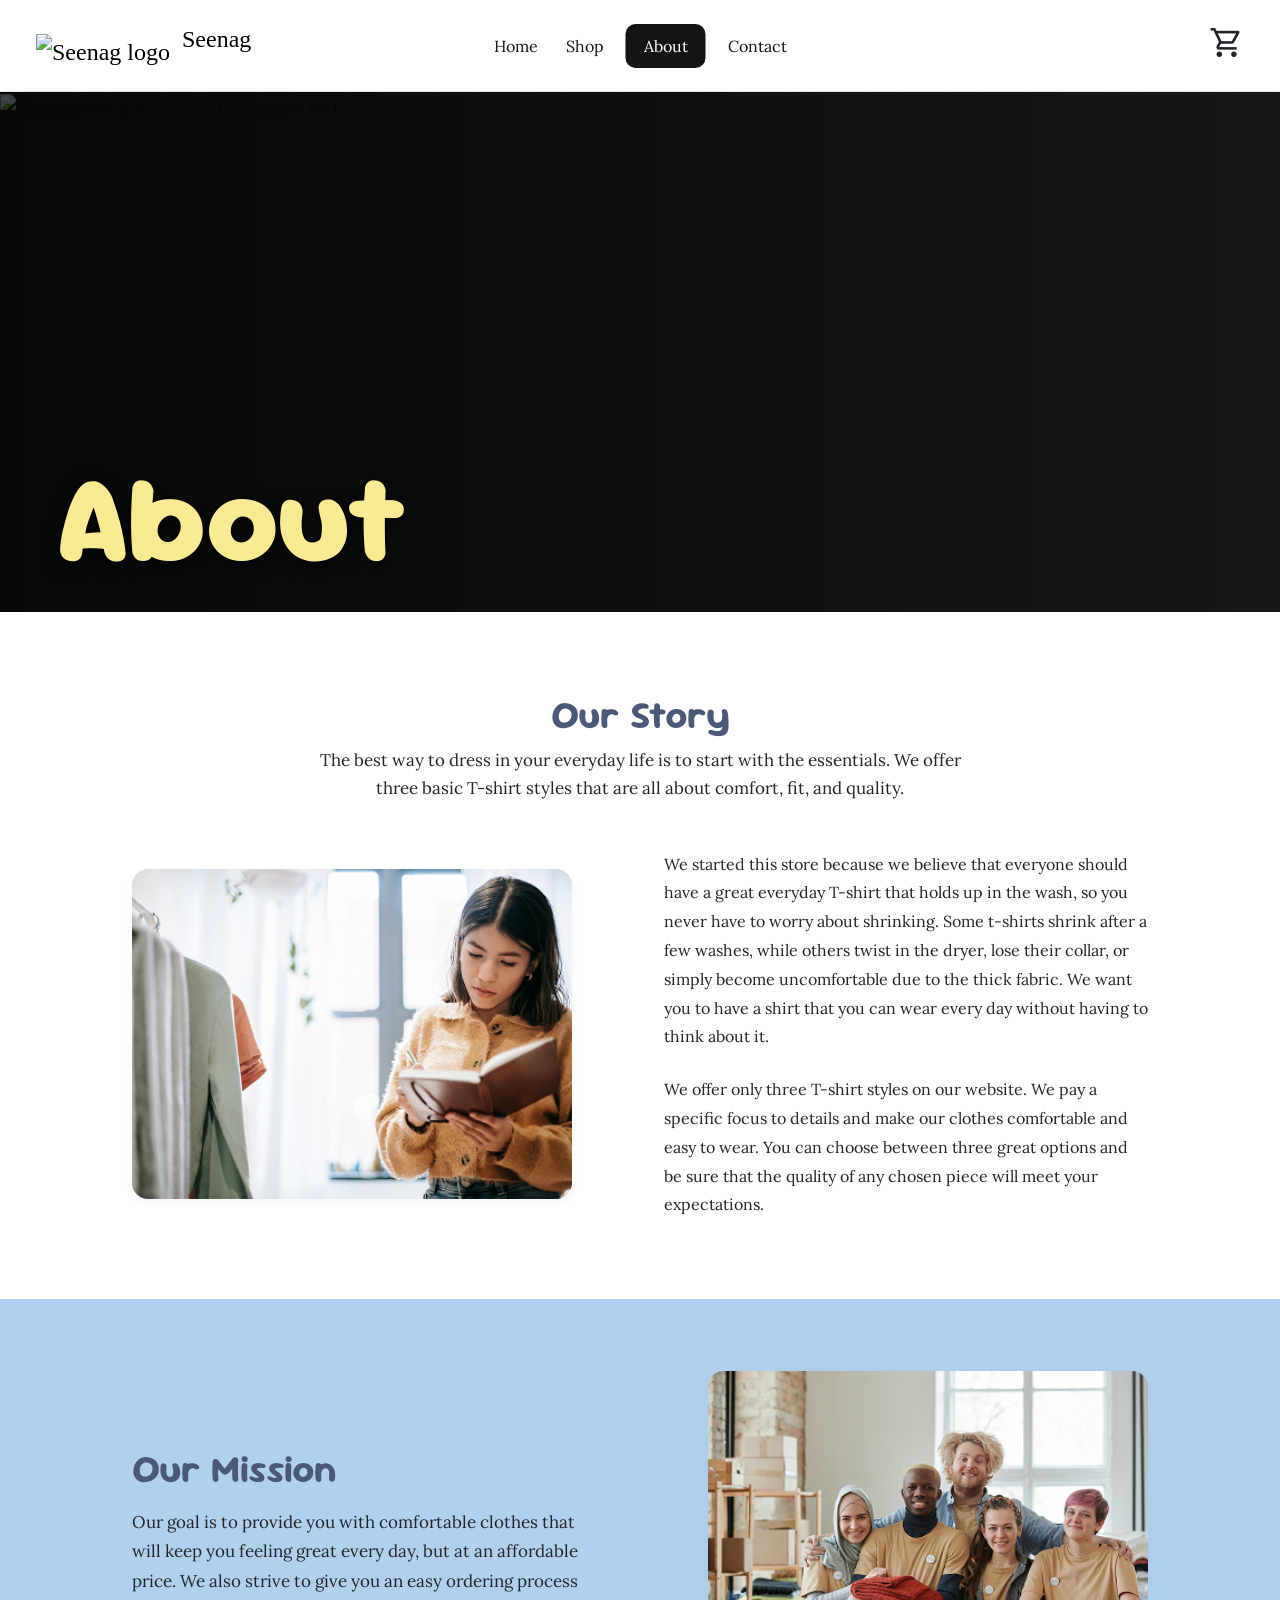
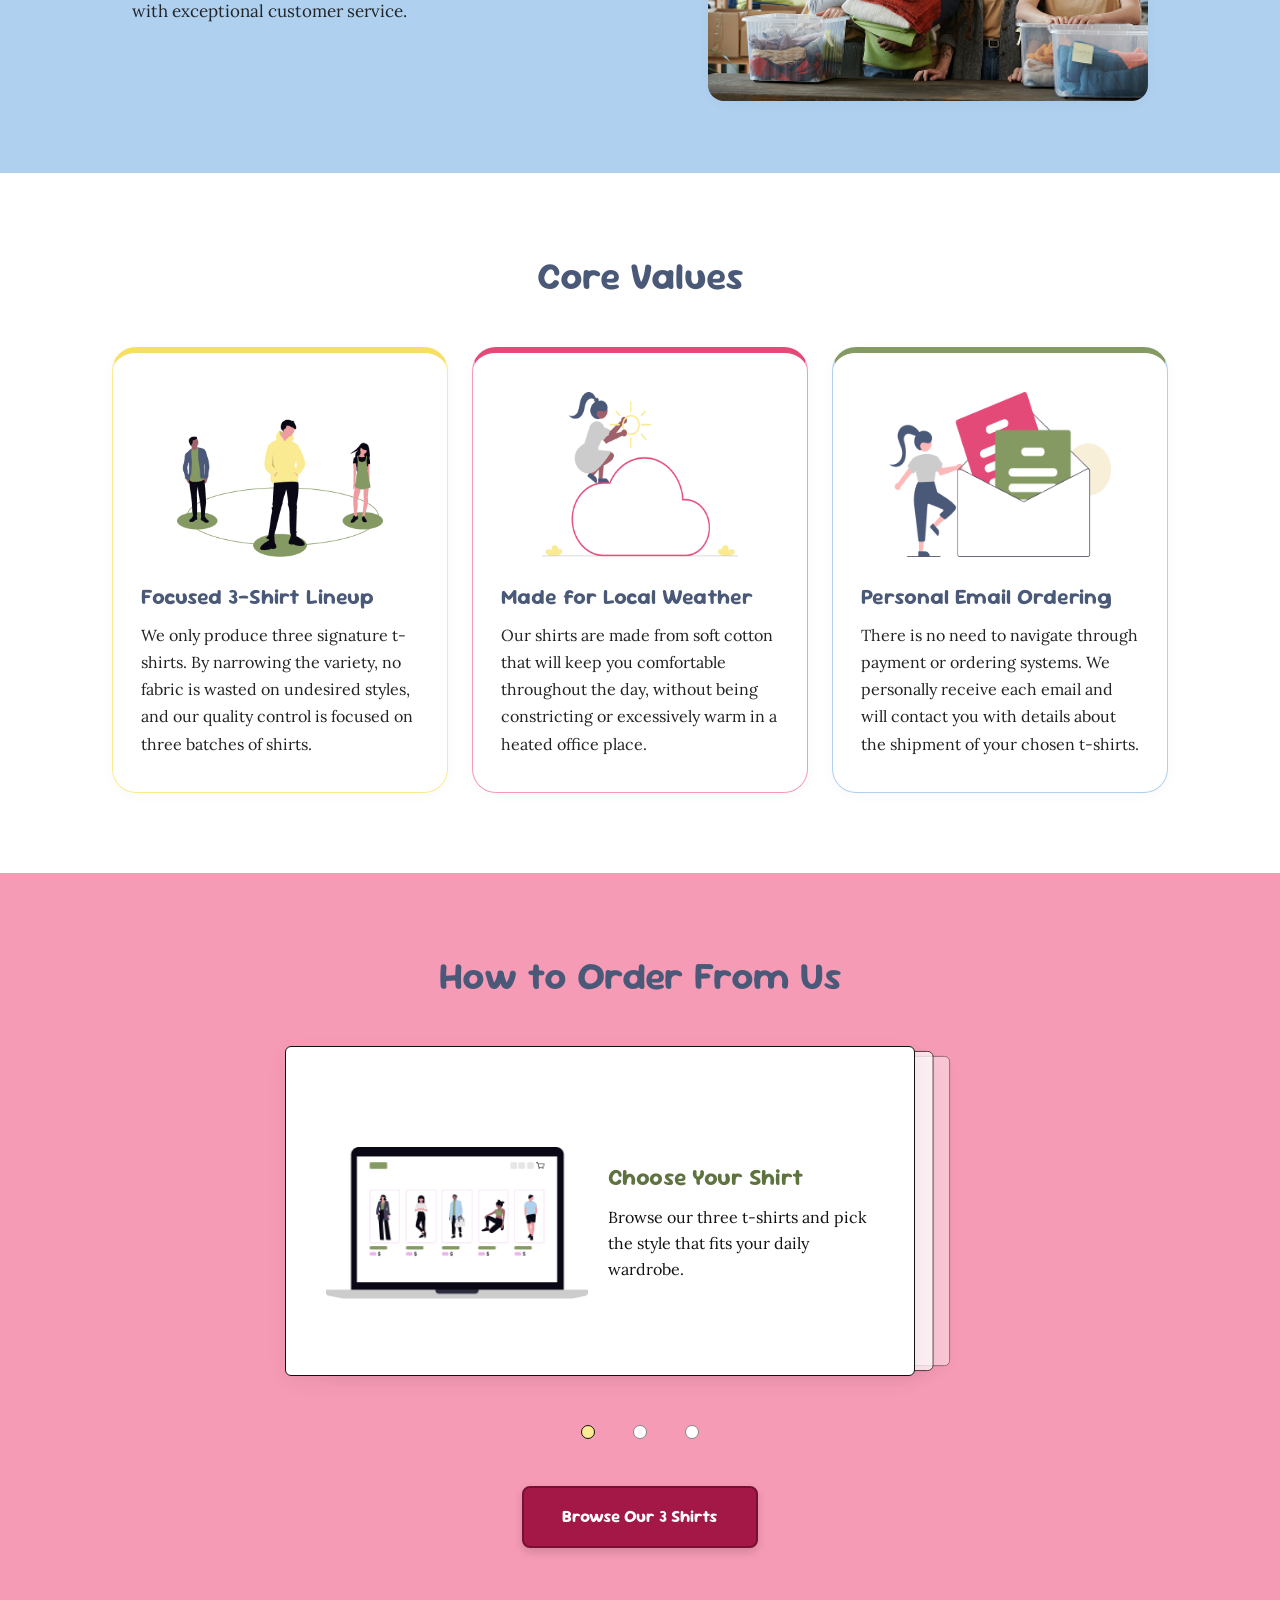
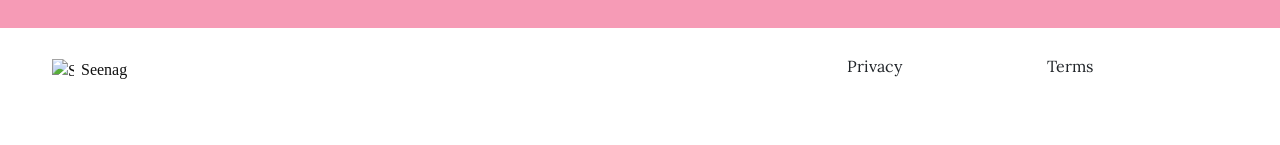
==== about.html @ 3731681b "Add files via upload" ====
<!DOCTYPE html>

<html lang="en">
<head>
    <meta charset="utf-8"/>
    <meta content="width=device-width, initial-scale=1.0" name="viewport"/>
    <title>About Us - Seenag Signature Essentials</title>
    <meta content="Learn about Seenag's story, mission, core values, and our focused three-shirt collection made for everyday comfort." name="description"/>

    <link href="data:image/svg+xml,%3Csvg xmlns='http://www.w3.org/2000/svg' viewBox='0 0 24 24'%3E%3Cpolygon points='12,2 15,9 22,9 17,14 19,21 12,17 5,21 7,14 2,9 9,9' fill='%23F9B716'/%3E%3C/svg%3E" rel="icon" type="image/svg+xml"/>

    <link href="https://fonts.googleapis.com" rel="preconnect"/>
    <link crossorigin="" href="https://fonts.gstatic.com" rel="preconnect"/>
    <link href="https://fonts.googleapis.com/css2?family=Lora:ital,wght@0,400;0,500;0,600;1,400&amp;family=Sour+Gummy:ital,wght@0,400;0,600;0,700;0,800;1,400;1,600;1,800&amp;display=swap" rel="stylesheet"/>

    <link href="https://fonts.googleapis.com/css2?family=Libre+Caslon+Condensed:ital,wght@0,400;0,500&amp;family=Inter:wght@400;500;600&amp;display=swap" rel="stylesheet"/>

    <link crossorigin="anonymous" href="https://cdn.jsdelivr.net/npm/bootstrap@5.3.3/dist/css/bootstrap.min.css" integrity="sha384-QWTKZyjpPEjISv5WaRU9OFeRpok6YctnYmDr5pNlyT2bRjXh0JMhjY6hW+ALEwIH" rel="stylesheet"/>

    <link href="https://fonts.googleapis.com/css2?family=Material+Symbols+Outlined" rel="stylesheet"/>

    <link href="css/about.css" rel="stylesheet"/>
    
</head>

<body>

    <a class="skip-link" href="#main-content">Skip to main content</a>

    <header>
        <nav class="navbar border-bottom px-4 py-3" aria-label="Main navigation">
            <div class="container-fluid">

                <span class="navbar-brand brand fs-4">
                    <img src="images/seenag-logo.png" alt="Seenag logo" style="height:42px; vertical-align:-13px; margin-right:6px;">
                    Seenag
                
                </span>

                <div class="nav-links d-flex gap-3 align-items-center">
                    <a href="index.html" class="nav-link-custom">Home</a>
                    <a href="shop.html" class="nav-link-custom">Shop</a>
                    <a href="about.html" class="nav-link-custom nav-pill" aria-current="page">About</a>
                    <a href="contact.html" class="nav-link-custom">Contact</a>
                
                </div>

                <a href="cart.html" class="text-dark text-decoration-none" aria-label="View cart">
                    <span class="material-symbols-outlined">shopping_cart</span>
                
                </a>
            
            </div>
        
        </nav>
    
    </header>

    <main id="main-content" tabindex="-1">

        <section class="hero-section" data-purpose="hero-banner">
            <img alt="Garment being steamed with care on a rack" class="hero-img" src="images/about-hero.jpg"/>
            <div class="hero-overlay"></div>
            <h1 class="hero-title">About</h1>
        
          </section>

        <section class="py-5 bg-white" data-purpose="our-story" style="padding-top: 80px !important; padding-bottom: 80px !important;">
            <div class="container" style="max-width: 1040px;">

                <div class="text-center mb-5">
                    <h2 class="section-title mb-2">Our Story</h2>
                    <p class="font-lora text-dark mx-auto" style="max-width: 680px; font-size: 1.0625rem; line-height: 1.65;">
                        The best way to dress in your everyday life is to start with the essentials. We offer three basic T-shirt styles that are all about comfort, fit, and quality.
                    
                    </p>
                
                  </div>

                <div class="row align-items-center g-4 g-lg-5">
                    <div class="col-12 col-md-6 d-flex justify-content-center justify-content-md-start">
                        <img alt="Woman carefully taking notes in apparel showroom" class="img-rounded-16" src="images/ourstory.png" style="max-width: 440px; aspect-ratio: 4/3;"/>
                    
                    </div>

                    <div class="col-12 col-md-6">
                        <p class="font-lora text-dark mb-4" style="font-size: 1rem; line-height: 1.8;">
                            We started this store because we believe that everyone should have a great everyday T-shirt that holds up in the wash, so you never have to worry about shrinking. Some t-shirts shrink after a few washes, while others twist in the dryer, lose their collar, or simply become uncomfortable due to the thick fabric. We want you to have a shirt that you can wear every day without having to think about it.

                        </p>

                        <p class="font-lora text-dark mb-0" style="font-size: 1rem; line-height: 1.8;">
                            We offer only three T-shirt styles on our website. We pay a specific focus to details and make our clothes comfortable and easy to wear. You can choose between three great options and be sure that the quality of any chosen piece will meet your expectations.
                        
                        </p>
                    
                    </div>
                
                </div>
            
            </div>
        
        </section>

        <section class="py-5 bg-soft-blue" data-purpose="our-mission" style="padding-top: 72px !important; padding-bottom: 72px !important;">
            <div class="container" style="max-width: 1040px;">
                <div class="row align-items-center g-4 g-lg-5">
                    <div class="col-12 col-md-6">
                        <div style="max-width: 460px;">
                            <h2 class="section-title mb-3">Our Mission</h2>
                            <p class="font-lora text-dark mb-0" style="font-size: 1.0625rem; line-height: 1.75;">
                                Our goal is to provide you with comfortable clothes that will keep you feeling great every day, but at an affordable price. We also strive to give you an easy ordering process with exceptional customer service.
                            
                            </p>
                        
                        </div>
                    
                    </div>

                    <div class="col-12 col-md-6 d-flex justify-content-center justify-content-md-end">
                        <img alt="Friendly diverse apparel team organizing clothing with warm smiles" class="img-rounded-16" src="images/ourmission.png" style="max-width: 440px; aspect-ratio: 4/3;"/>
                    
                    </div>
                
                </div>
            
            </div>
        
        </section>

        <section class="py-5 bg-white" data-purpose="core-values" style="padding-top: 80px !important; padding-bottom: 80px !important;">
            <div class="container" style="max-width: 1080px;">
                <div class="text-center mb-5">
                    <h2 class="section-title mb-0">Core Values</h2>
                
                </div>

                <div class="row g-4">

                    <div class="col-12 col-md-4">
                        <article class="card-value card-value-yellow" data-purpose="value-card-lineup">
                            <div class="card-illustration-wrap">
                                <img alt="Three stylized figures standing in circles showcasing three distinct clothing fits" src="images/corevalues-focused3shirtlineup.png"/>
                            
                            </div>

                            <h3 class="card-value-title">Focused 3-Shirt Lineup</h3>
                            <p class="card-value-desc font-lora">
                                We only produce three signature t-shirts. By narrowing the variety, no fabric is wasted on undesired styles, and our quality control is focused on three batches of shirts.
                            
                            </p>
                        
                        </article>
                    
                    </div>

                    <div class="col-12 col-md-4">
                        <article class="card-value card-value-pink" data-purpose="value-card-weather">
                            <div class="card-illustration-wrap">
                                <img alt="Woman reaching towards a radiant sun atop a soft cloud" src="images/corevalues-madeforlocalweather.png"/>
                            
                            </div>

                            <h3 class="card-value-title">Made for Local Weather</h3>
                            <p class="card-value-desc font-lora">
                                Our shirts are made from soft cotton that will keep you comfortable throughout the day, without being constricting or excessively warm in a heated office place.
                            
                            </p>
                        
                        </article>
                    
                    </div>

                    <div class="col-12 col-md-4">
                        <article class="card-value card-value-olive" data-purpose="value-card-ordering">
                            <div class="card-illustration-wrap">
                                <img alt="Person standing beside an open postal envelope with documents" src="images/corevalues-personalemailordering.png"/>
                            
                            </div>

                            <h3 class="card-value-title">Personal Email Ordering</h3>
                            <p class="card-value-desc font-lora">
                                There is no need to navigate through payment or ordering systems. We personally receive each email and will contact you with details about the shipment of your chosen t-shirts.
                            
                            </p>
                        
                        </article>
                    
                    </div>
                
                </div>
            
            </div>
        
        </section>

        <section class="py-5 bg-rose-pink d-flex flex-column align-items-center" data-purpose="how-to-order" style="padding-top: 80px !important; padding-bottom: 80px !important;">
            <div class="container text-center">

                <h2 class="section-title mb-5">How to Order From Us</h2>

                <div aria-label="How to order steps" aria-roledescription="carousel" class="carousel-stack-container" data-purpose="stacked-carousel" id="orderCarouselContainer" role="region" tabindex="0">

                    <div aria-hidden="true" class="carousel-card next-preview-2" data-slide-index="0" style="display: flex; flex-direction: column; justify-content: center;">
                        <div class="row align-items-center justify-content-center h-100 g-4 my-auto">
                            <div class="col-12 col-sm-6 d-flex align-items-center justify-content-center">
                                <img alt="Laptop screen displaying the three signature t-shirt styles available for selection" class="img-fluid pe-none user-select-none" src="images/howtoorderfromus-chooseyourshirt.png" style="max-height: 180px; width: auto;"/>
                            
                            </div>

                            <div class="col-12 col-sm-6 text-start ps-sm-2">
                                <h3 class="carousel-card-title">Choose Your Shirt</h3>
                                <p class="carousel-card-desc font-lora mb-0">Browse our three t-shirts and pick the style that fits your daily wardrobe.</p>
                            
                            </div>
                        
                        </div>
                    
                    </div>

                    <div aria-hidden="false" class="carousel-card active" data-slide-index="1" style="display: flex; flex-direction: column; justify-content: center;">
                        <div class="row align-items-center justify-content-center h-100 g-4 my-auto">
                            <div class="col-12 col-sm-6 d-flex align-items-center justify-content-center">
                                <img alt="Person selecting shirt size and quantity options from color swatches" class="img-fluid pe-none user-select-none" src="images/howtoorderfromus-picksizeandquantity.png" style="max-height: 180px; width: auto;"/>
                            
                            </div>

                            <div class="col-12 col-sm-6 text-start ps-sm-2">
                                <h3 class="carousel-card-title">Pick Size and Quantity</h3>
                                <p class="carousel-card-desc font-lora mb-0">Open the product page to select your exact shirt size and the quantity you need.</p>
                            
                            </div>
                        
                        </div>
                    
                    </div>

                    <div aria-hidden="true" class="carousel-card next-preview" data-slide-index="2" style="display: flex; flex-direction: column; justify-content: center;">
                        <div class="row align-items-center justify-content-center h-100 g-4 my-auto">
                            <div class="col-12 col-sm-6 d-flex align-items-center justify-content-center">
                                <img alt="Open mail envelope with a confirmation checkmark card emerging" class="img-fluid pe-none user-select-none" src="images/howtoorderfromus-sendyourorderemail.png" style="max-height: 180px; width: auto;"/>
                            
                            </div>

                            <div class="col-12 col-sm-6 text-start ps-sm-2">
                                <h3 class="carousel-card-title">Send Your Order Email</h3>
                                <p class="carousel-card-desc font-lora mb-0">Click the Browse button below to view our three signature t-shirts and email your order details.</p>
                            
                            </div>
                        
                        </div>
                    
                    </div>
                
                </div>

                <div aria-label="Carousel navigation" class="d-flex align-items-center justify-content-center gap-2 mt-4" data-purpose="carousel-dots" id="carouselDots" role="group">
                    <button aria-current="true" aria-label="Slide 1, Choose Your Shirt" class="dot-btn-touch-area active" data-dot="0" type="button">
                        <span class="dot-btn"></span>
                    
                    </button>

                    <button aria-current="false" aria-label="Slide 2, Pick Size and Quantity" class="dot-btn-touch-area" data-dot="1" type="button">
                        <span class="dot-btn"></span>
                    
                    </button>

                    <button aria-current="false" aria-label="Slide 3, Send Your Order Email" class="dot-btn-touch-area" data-dot="2" type="button">
                        <span class="dot-btn"></span>
                    
                    </button>
                
                </div>

                <div class="mt-4 pt-2">
                    <a class="order-cta-btn" href="shop.html">Browse Our 3 Shirts</a>
                </div>
            </div>
        
        </section>

    </main>

    <footer class="site-footer bg-white">
        <div class="footer-inner">

            <a class="footer-brand text-reset text-decoration-none text-nowrap" href="index.html">
                <img class="footer-logo object-fit-contain" src="images/seenag-logo.png" alt="Seenag logo">
                <span>Seenag</span>

            </a>

            <a class="footer-link text-decoration-none text-dark" href="privacy.html">Privacy</a>
            <a class="footer-link text-decoration-none text-dark" href="terms.html">Terms</a>

        </div>

    </footer>

    <script crossorigin="anonymous" integrity="sha384-YvpcrYf0tY3lHB60NNkmXc5s9fDVZLESaAA55NDzOxhy9GkcIdslK1eN7N6jIeHz" src="https://cdn.jsdelivr.net/npm/bootstrap@5.3.3/dist/js/bootstrap.bundle.min.js"></script>

    <script src="js/about.js"></script>


</body>

</html>
---- css/about.css ----
:root {
  --brand-olive: #859A62;
  --brand-berry: #E44A78;
  --brand-butter: #FAEB92;
  --brand-cream: #F8EFD9;
  --brand-navy: #4B5979;
  --brand-amber: #F9B716;
  --brand-rose: #F69BB6;
  --brand-sky: #AFD1EF;
  --brand-gray: #D9D9D9;
  --card-yellow-top: #F5DF65;
  --brand-berry-dark: #A31846;

}

body {
  font-family: 'Lora', serif;
  color: #111111;
  background-color: #ffffff;
  -webkit-font-smoothing: antialiased;
  font-size: 1rem;
  line-height: 1.75;

}

::selection {
  background-color: var(--brand-butter);
  color: #111111;

}

.skip-link {
  position: absolute;
  top: -60px;
  left: 16px;
  background: #111111;
  color: #ffffff;
  padding: 12px 18px;
  z-index: 9999;
  font-size: 1rem;
  font-weight: 600;
  text-decoration: none;
  border-radius: 4px;
  transition: top 0.2s ease;

}

.skip-link:focus {
  top: 16px;
  outline: 3px solid var(--brand-amber);
  outline-offset: 2px;

}

a:focus-visible,
button:focus-visible,
[tabindex="0"]:focus-visible,
.nav-link-custom:focus-visible,
.dot-btn-touch-area:focus-visible,
.order-cta-btn:focus-visible,
.footer-link:focus-visible {
  outline: 3px solid #1a2233 !important;
  outline-offset: 3px !important;

}

.font-sour-gummy {
  font-family: 'Sour Gummy', cursive, sans-serif;

}

.font-lora {
  font-family: 'Lora', serif;

}

header {
  line-height: 1.5;

}

.brand {
  font-family: 'Libre Caslon Condensed', serif;
  font-weight: 500;

}

.material-symbols-outlined {
  font-size: 35px;

}

.navbar .container-fluid {
  position: relative;

}

.nav-links {
  position: absolute;
  left: 50%;
  transform: translateX(-50%);

}

@media (max-width: 767px) {
  .nav-links {
    position: static;
    transform: none;

  }

}

.nav-link-custom {
  font-family: 'Lora', serif;
  color: #141414;
  text-decoration: none;
  display: inline-flex;
  align-items: center;
  min-height: 44px;
  padding: 0 6px;

}

.nav-link-custom:hover {
  text-decoration: underline;

}

.nav-pill {
  background: #141414;
  color: #fff;
  border-radius: 10px;
  padding: 0 18px;

}

.nav-pill:hover {
  color: #fff;

}

.hero-section {
  position: relative;
  width: 100%;
  height: 32.5rem;
  overflow: hidden;
  background-color: #1a1a1a;

}

.hero-img {
  width: 100%;
  height: 100%;
  object-fit: cover;
  object-position: center;

}

.hero-overlay {
  position: absolute;
  inset: 0;
  background: linear-gradient(to right, rgba(0,0,0,0.72) 0%, rgba(0,0,0,0.45) 50%, rgba(0,0,0,0.15) 100%);
  pointer-events: none;

}

.hero-title {
  position: absolute;
  bottom: 24px;
  left: 36px;
  font-family: 'Sour Gummy', cursive, sans-serif;
  font-size: 6.875rem;
  font-weight: 800;
  color: var(--brand-butter);
  line-height: 1;
  margin: 0;
  text-shadow: 0 4px 16px rgba(0, 0, 0, 0.7);
  user-select: none;

}

@media (min-width: 768px) {
  .hero-title {
    bottom: 32px;
    left: 56px;
    font-size: 7.75rem;

  }

}

@media (max-width: 576px) {
  .hero-section {
    height: 25rem;

  }
  .hero-title {
    font-size: 4.875rem;
    left: 20px;
    bottom: 18px;

  }

}

.section-title {
  font-family: 'Sour Gummy', cursive, sans-serif;
  font-size: 2.375rem;
  font-weight: 700;
  color: var(--brand-navy);
  letter-spacing: normal;

}

.bg-soft-blue {
  background-color: var(--brand-sky);

}

.bg-rose-pink {
  background-color: var(--brand-rose);
  overflow-x: hidden;

}

.img-rounded-16 {
  border-radius: 16px;
  object-fit: cover;
  width: 100%;
  box-shadow: 0 3px 12px rgba(0,0,0,0.04);

}

.card-value {
  background: #ffffff;
  border-radius: 24px;
  padding: 34px 28px;
  height: 100%;
  transition: transform 0.2s ease, box-shadow 0.2s ease;
  box-shadow: 0 2px 14px rgba(0,0,0,0.03);
  display: flex;
  flex-direction: column;

}

.card-value:hover {
  transform: translateY(-4px);
  box-shadow: 0 6px 20px rgba(0,0,0,0.06);

}

.card-value-yellow {
  border: 1.5px solid var(--brand-butter);
  border-top: 6px solid var(--card-yellow-top);

}

.card-value-pink {
  border: 1.5px solid #F69BB6;
  border-top: 6px solid var(--brand-berry);

}

.card-value-olive {
  border: 1.5px solid var(--brand-sky);
  border-top: 6px solid var(--brand-olive);

}

.card-illustration-wrap {
  width: 100%;
  height: 175px;
  display: flex;
  align-items: center;
  justify-content: center;
  margin-bottom: 22px;

}

.card-illustration-wrap img {
  max-height: 165px;
  width: auto;
  object-fit: contain;

}

.card-value-title {
  font-family: 'Sour Gummy', cursive, sans-serif;
  font-size: 1.35rem;
  font-weight: 700;
  color: var(--brand-navy);
  margin-bottom: 12px;

}

.card-value-desc {
  font-size: 1rem;
  line-height: 1.7;
  color: #222222;
  margin-bottom: 0;

}

.carousel-stack-container {
  position: relative;
  width: 100%;
  max-width: 710px;
  min-height: 21.25rem;
  margin: 0 auto;
  user-select: none;
  touch-action: pan-y;
  cursor: grab;

}

.carousel-stack-container:active {
  cursor: grabbing;

}

.carousel-card {
  position: absolute;
  top: 0;
  left: 0;
  width: 630px;
  max-width: 90%;
  min-height: 20.625rem;
  height: auto;
  background: #FFFFFF;
  border: 1.5px solid #111111;
  border-radius: 6px;
  padding: 36px 40px;
  box-shadow: 0 6px 20px rgba(0, 0, 0, 0.06);
  transition: transform 0.4s cubic-bezier(0.25, 1, 0.5, 1), opacity 0.4s ease, filter 0.4s ease;
  opacity: 0;
  pointer-events: none;
  transform: translateX(45px) scale(0.94);
  z-index: 10;

}

.carousel-card.active {
  opacity: 1;
  pointer-events: auto;
  transform: translateX(0) scale(1);
  z-index: 30;
  filter: blur(0px);

}

.carousel-card.next-preview {
  opacity: 0.72;
  transform: translateX(28px) scale(0.97);
  z-index: 20;
  pointer-events: auto;
  cursor: pointer;
  filter: blur(0.3px);

}

.carousel-card.next-preview-2 {
  opacity: 0.42;
  transform: translateX(54px) scale(0.94);
  z-index: 10;
  pointer-events: auto;
  cursor: pointer;
  filter: blur(0.8px);

}

.carousel-card-title {
  font-family: 'Sour Gummy', cursive, sans-serif;
  font-size: 1.45rem;
  font-weight: 700;
  color: #5F7340;
  margin-bottom: 12px;

}

.carousel-card-desc {
  font-size: 1rem;
  color: #111111;
  line-height: 1.65;

}

.dot-btn-touch-area {
  min-width: 44px;
  min-height: 44px;
  display: inline-flex;
  align-items: center;
  justify-content: center;
  background: transparent;
  border: none;
  padding: 0;
  cursor: pointer;

}

.dot-btn {
  width: 14px;
  height: 14px;
  border-radius: 50%;
  border: 1.5px solid #888888;
  padding: 0;
  background-color: #ffffff;
  transition: all 0.25s ease;
  pointer-events: none;
  display: inline-block;

}

.dot-btn-touch-area.active .dot-btn {
  background-color: var(--brand-butter);
  border: 1.5px solid #111111;

}

.order-cta-btn {
  background-color: var(--brand-berry-dark);
  color: #ffffff !important;
  font-family: 'Sour Gummy', cursive, sans-serif;
  font-size: 1.0625rem;
  font-weight: 700;
  padding: 14px 38px;
  min-height: 48px;
  border-radius: 8px;
  border: 2px solid #781033;
  box-shadow: 0 4px 10px rgba(0,0,0,0.15);
  text-decoration: none;
  display: inline-flex;
  align-items: center;
  justify-content: center;
  transition: background-color 0.2s ease, transform 0.1s ease;

}

.order-cta-btn:hover {
  background-color: #8b133b;
  color: #ffffff !important;

}

.order-cta-btn:active {
  transform: translateY(1px);

}

@media (max-width: 640px) {
  .carousel-stack-container {
    min-height: 26.25rem;

  }
  .carousel-card {
    min-height: 25rem;
    padding: 24px;

  }

}

footer {
  line-height: 1.5;

}

.site-footer {
  min-height: 117px;
  padding: 16px 0;

}

.footer-inner {
  display: grid;
  grid-template-columns: 66.2% 15.6% auto;
  align-items: start;

}

.footer-brand {
  display: inline-flex;
  align-items: center;
  gap: 7px;
  padding-left: 52px;
  margin-top: 4px;
  font-family: 'Libre Caslon Condensed', serif;
  font-size: 1rem;
  min-height: 44px;
  justify-self: start;

}

.footer-logo {
  width: 22px;
  height: 22px;

}

.footer-link {
  font-family: 'Lora', serif;
  font-size: 1rem;
  line-height: 22px;
  display: inline-flex;
  align-items: center;
  min-height: 44px;
  justify-self: start;

}

@media (max-width: 575px) {
  .footer-inner {
    display: flex;
    justify-content: space-between;
    padding-right: 24px;

  }
  .footer-brand {
    padding-left: 24px;
    margin-right: auto;

  }
  .footer-link {
    margin-left: 24px;

  }

}

@media (prefers-reduced-motion: reduce) {
  *, ::before, ::after {
    animation-duration: 0.01ms !important;
    animation-iteration-count: 1 !important;
    transition-duration: 0.01ms !important;
    scroll-behavior: auto !important;
  }
  .card-value:hover {
    transform: none;
  }
}
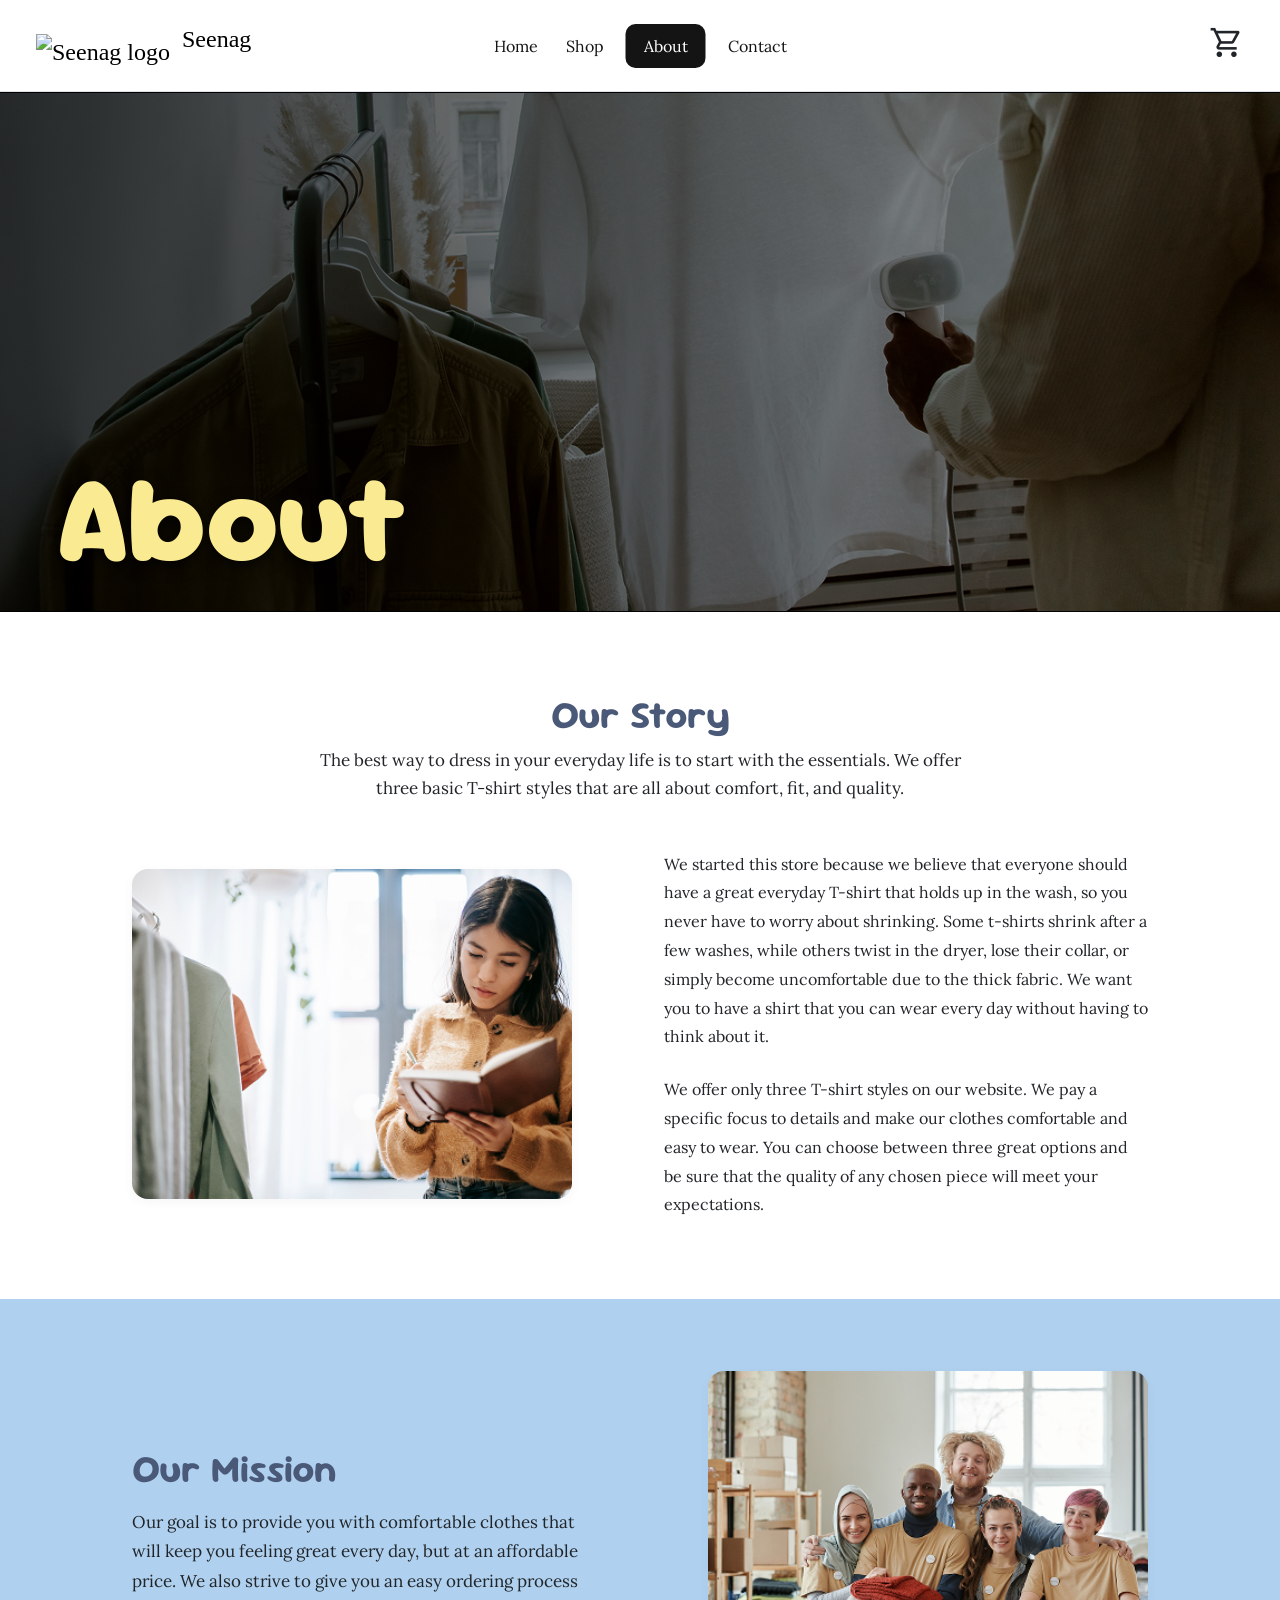
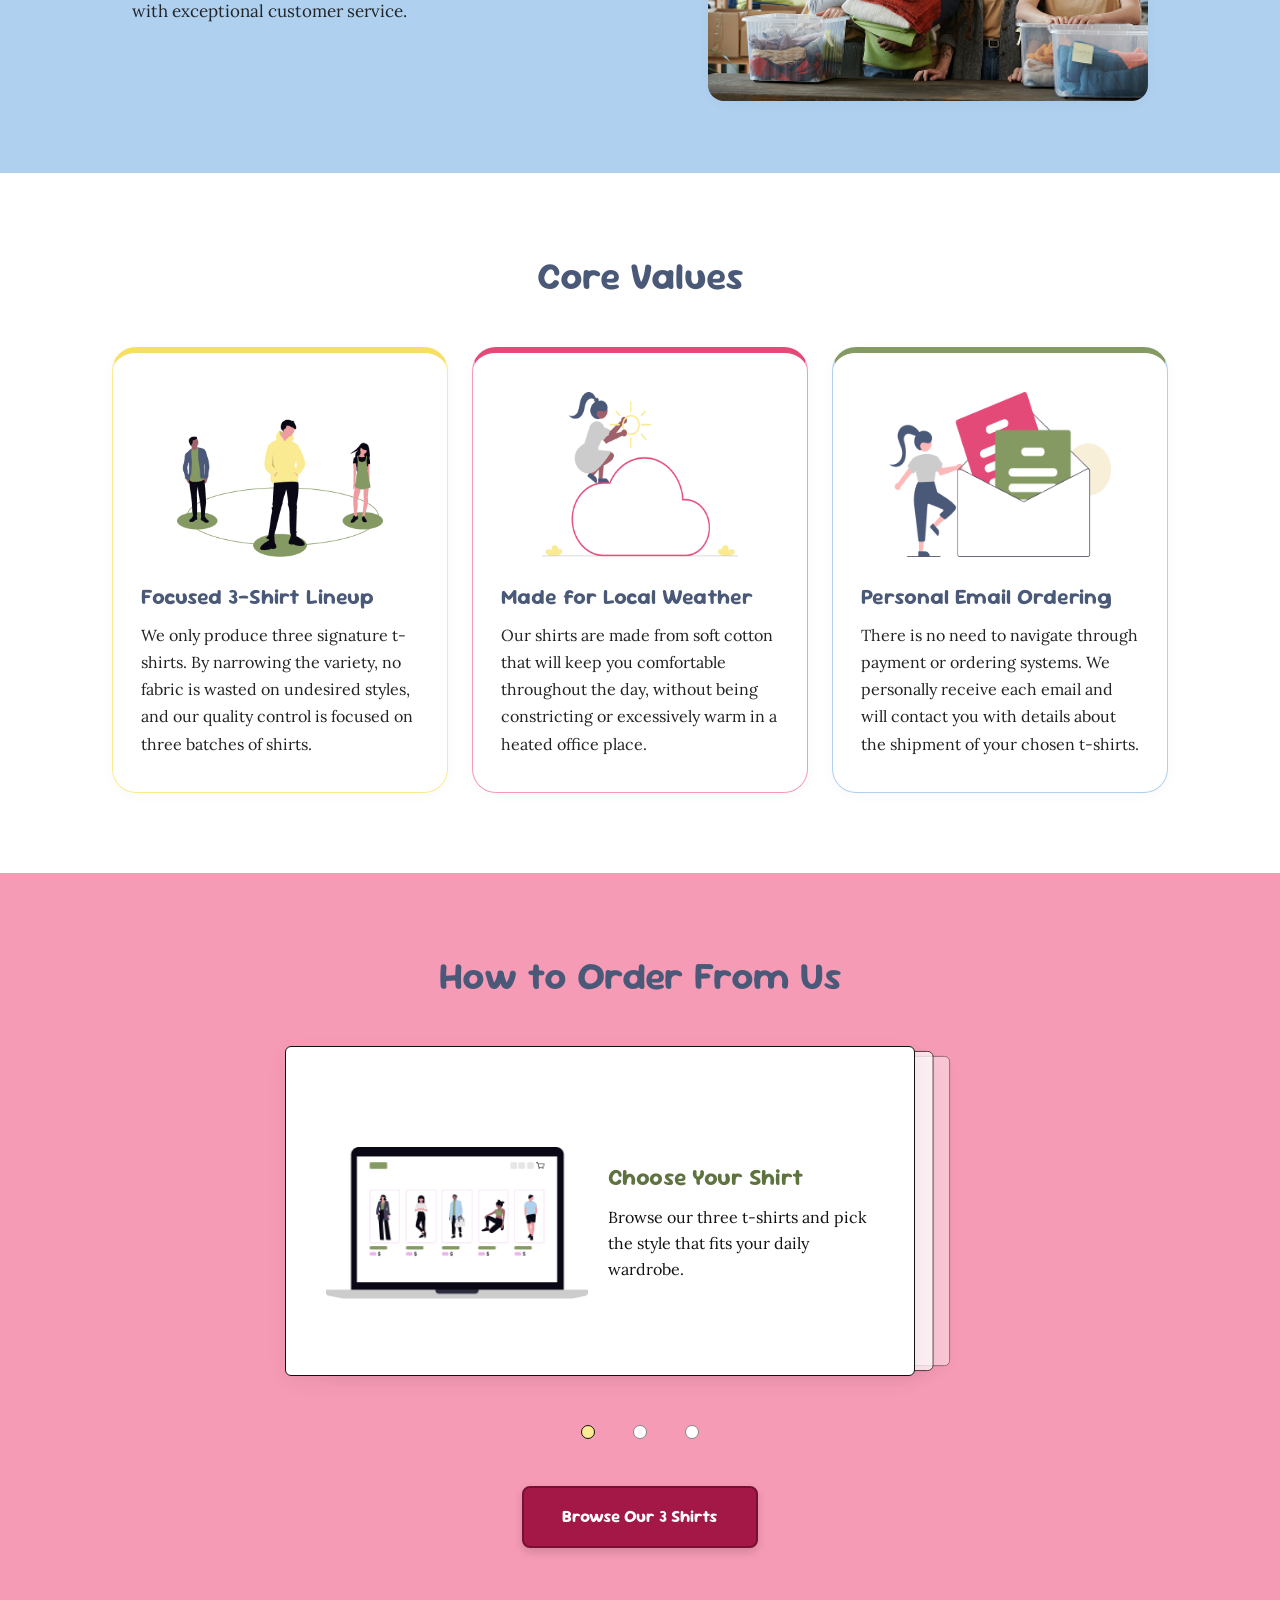
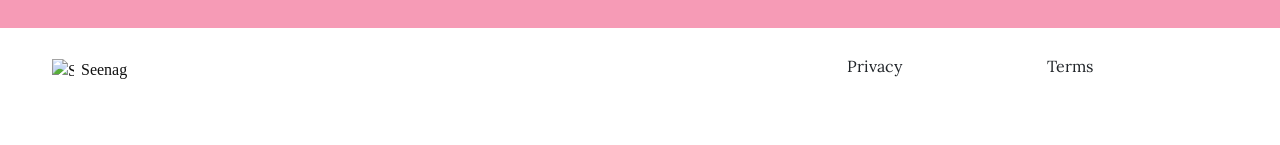
==== commit ff6129a8: "Update about.html" ====
--- a/about.html
+++ b/about.html
@@ -59,7 +59,7 @@
     <main id="main-content" tabindex="-1">
 
         <section class="hero-section" data-purpose="hero-banner">
-            <img alt="Garment being steamed with care on a rack" class="hero-img" src="images/about-hero.jpg"/>
+            <img alt="Garment being steamed with care on a rack" class="hero-img" src="images/aboutpageheadingsection.png"/>
             <div class="hero-overlay"></div>
             <h1 class="hero-title">About</h1>
         
@@ -304,4 +304,4 @@
 
 </body>
 
-</html>+</html>
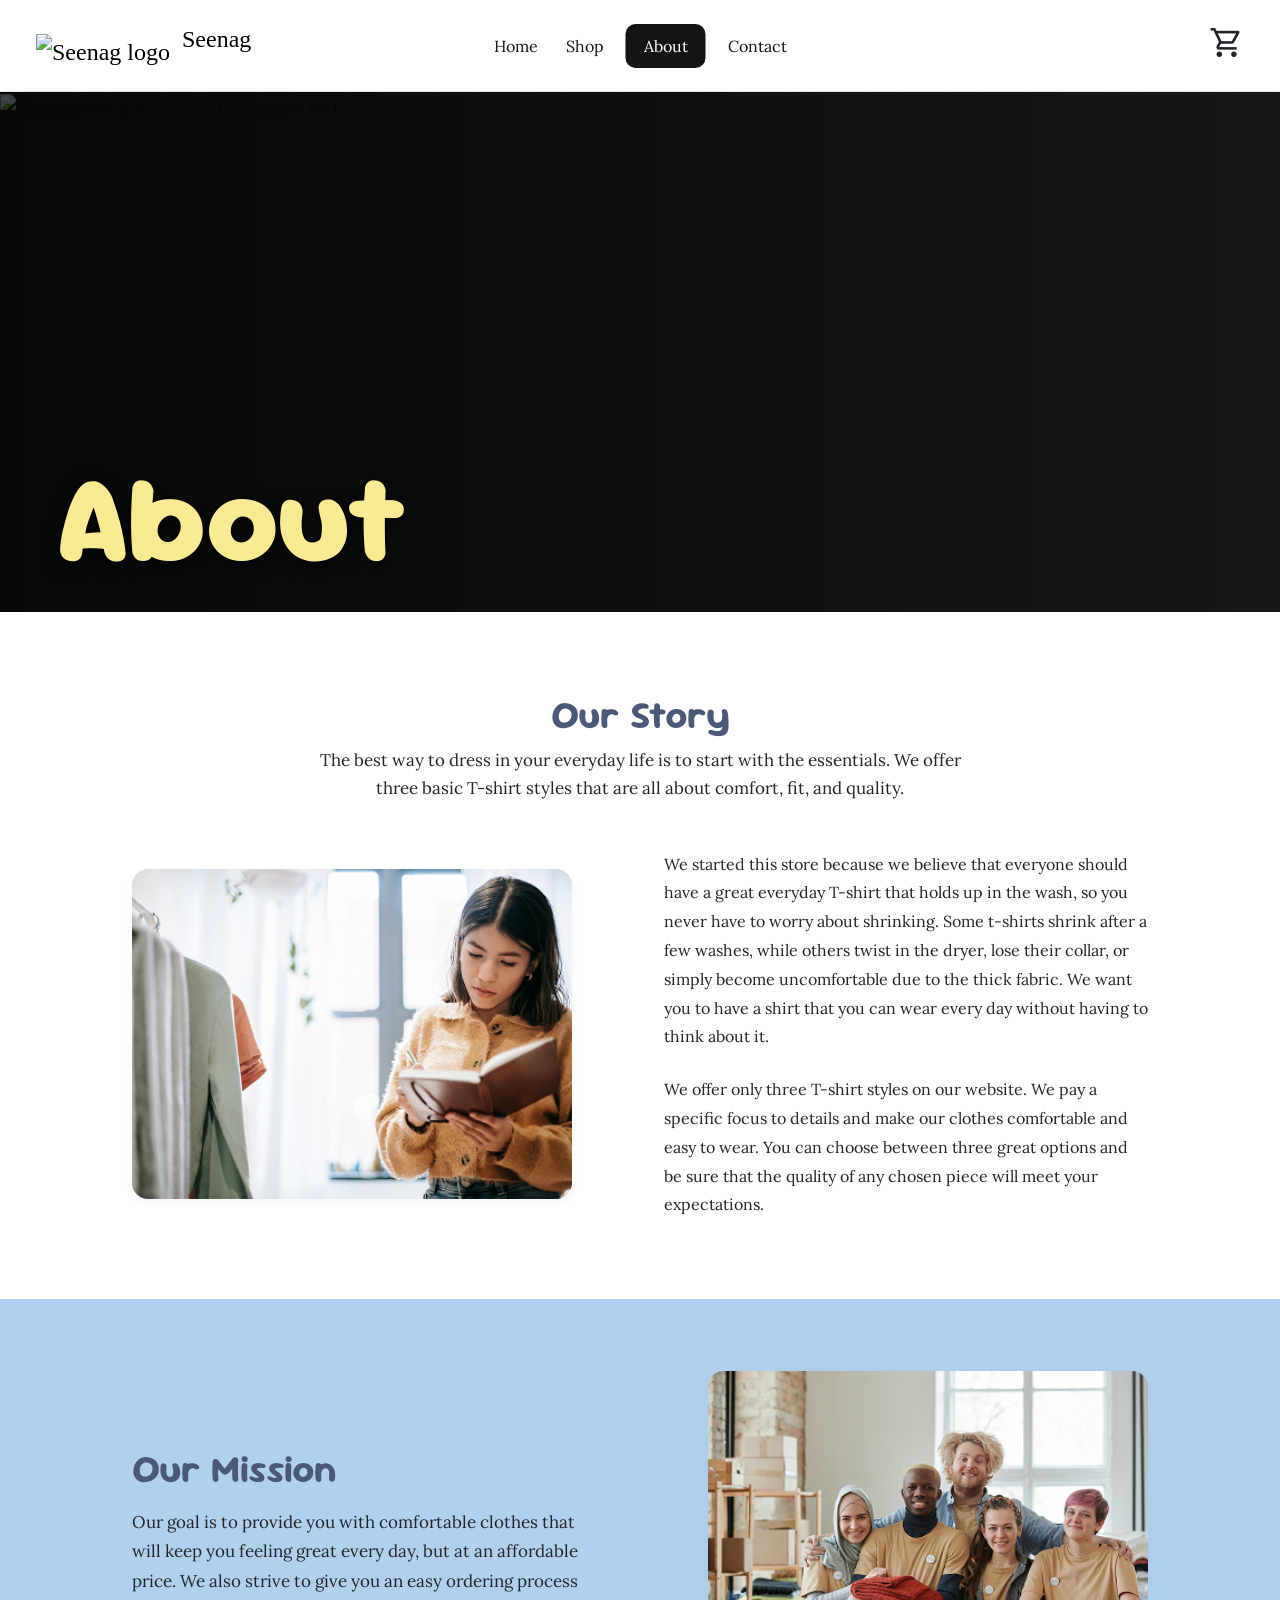
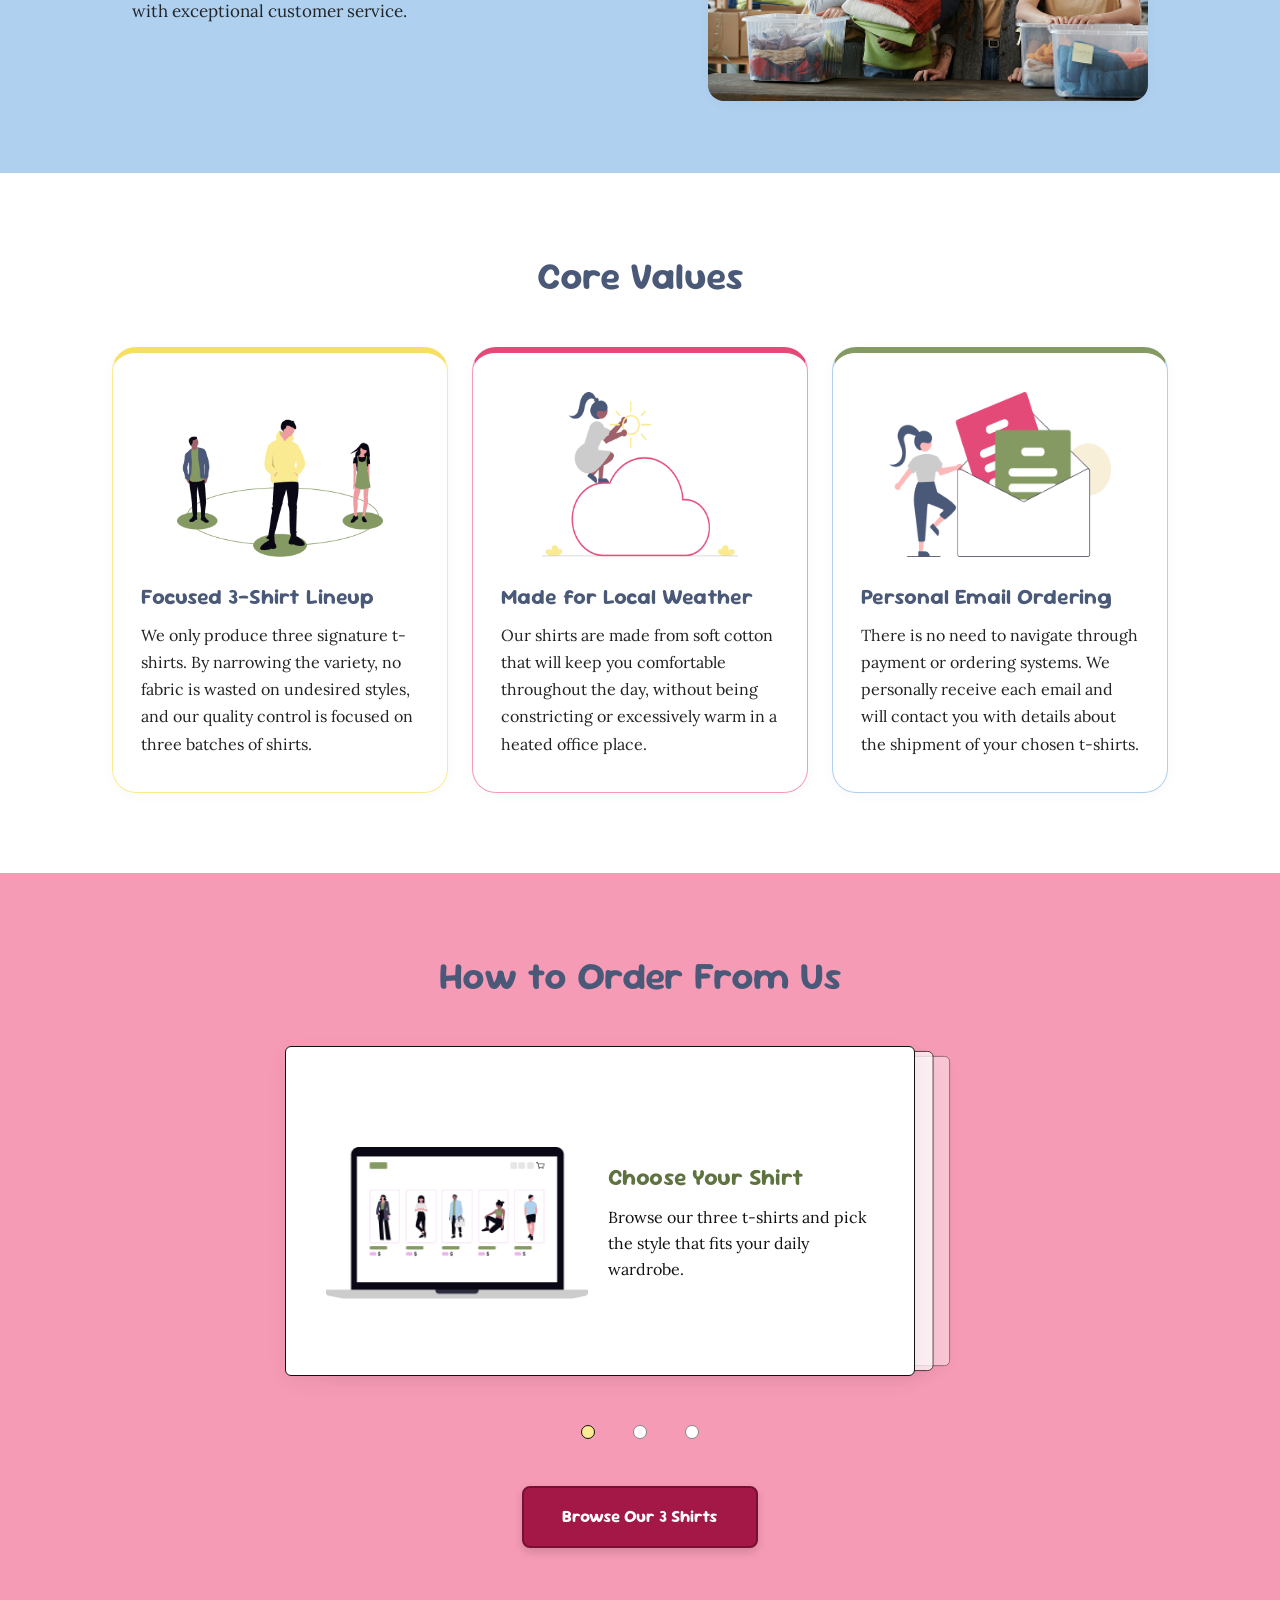
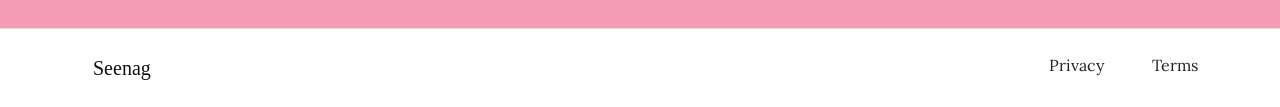
==== commit 1ffd9d7e: "Update about.html" ====
--- a/about.html
+++ b/about.html
@@ -59,7 +59,7 @@
     <main id="main-content" tabindex="-1">
 
         <section class="hero-section" data-purpose="hero-banner">
-            <img alt="Garment being steamed with care on a rack" class="hero-img" src="images/aboutpageheadingsection.png"/>
+            <img alt="Garment being steamed with care on a rack" class="hero-img" src="images/about-hero.jpg"/>
             <div class="hero-overlay"></div>
             <h1 class="hero-title">About</h1>
         
@@ -281,21 +281,20 @@
 
     </main>
 
-    <footer class="site-footer bg-white">
-        <div class="footer-inner">
-
-            <a class="footer-brand text-reset text-decoration-none text-nowrap" href="index.html">
-                <img class="footer-logo object-fit-contain" src="images/seenag-logo.png" alt="Seenag logo">
-                <span>Seenag</span>
-
-            </a>
-
-            <a class="footer-link text-decoration-none text-dark" href="privacy.html">Privacy</a>
-            <a class="footer-link text-decoration-none text-dark" href="terms.html">Terms</a>
-
-        </div>
-
-    </footer>
+<footer class="py-4 border-top">
+  <div class="container">
+    <div class="d-flex justify-content-between align-items-start flex-wrap gap-3">
+      <span class="brand fs-5">
+        <img src="images/seenag-logo.png" alt="" style="height:30px; vertical-align:-8px; margin-right:6px;">
+        Seenag
+      </span>
+      <div class="d-flex gap-5">
+        <a href="privacy.html" class="text-dark text-decoration-none">Privacy</a>
+        <a href="terms.html" class="text-dark text-decoration-none">Terms</a>
+      </div>
+    </div>
+  </div>
+</footer>
 
     <script crossorigin="anonymous" integrity="sha384-YvpcrYf0tY3lHB60NNkmXc5s9fDVZLESaAA55NDzOxhy9GkcIdslK1eN7N6jIeHz" src="https://cdn.jsdelivr.net/npm/bootstrap@5.3.3/dist/js/bootstrap.bundle.min.js"></script>
 
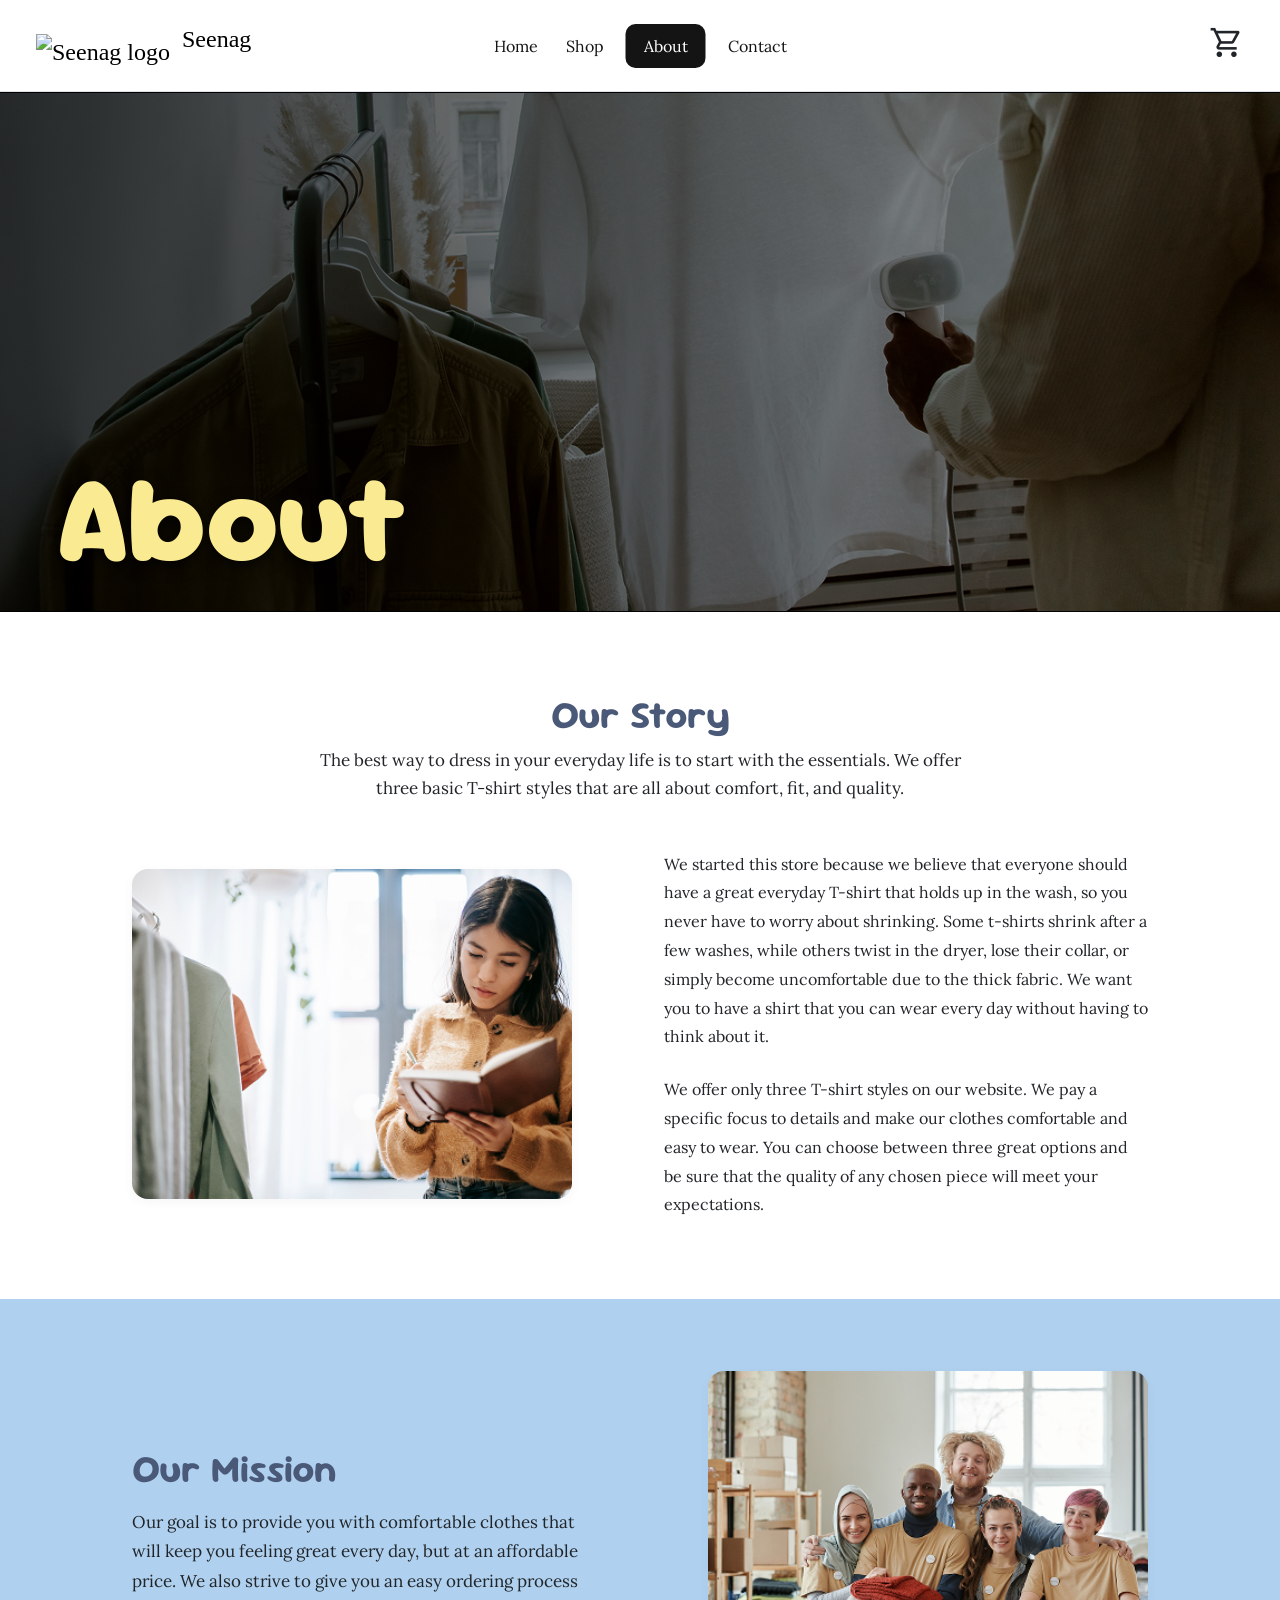
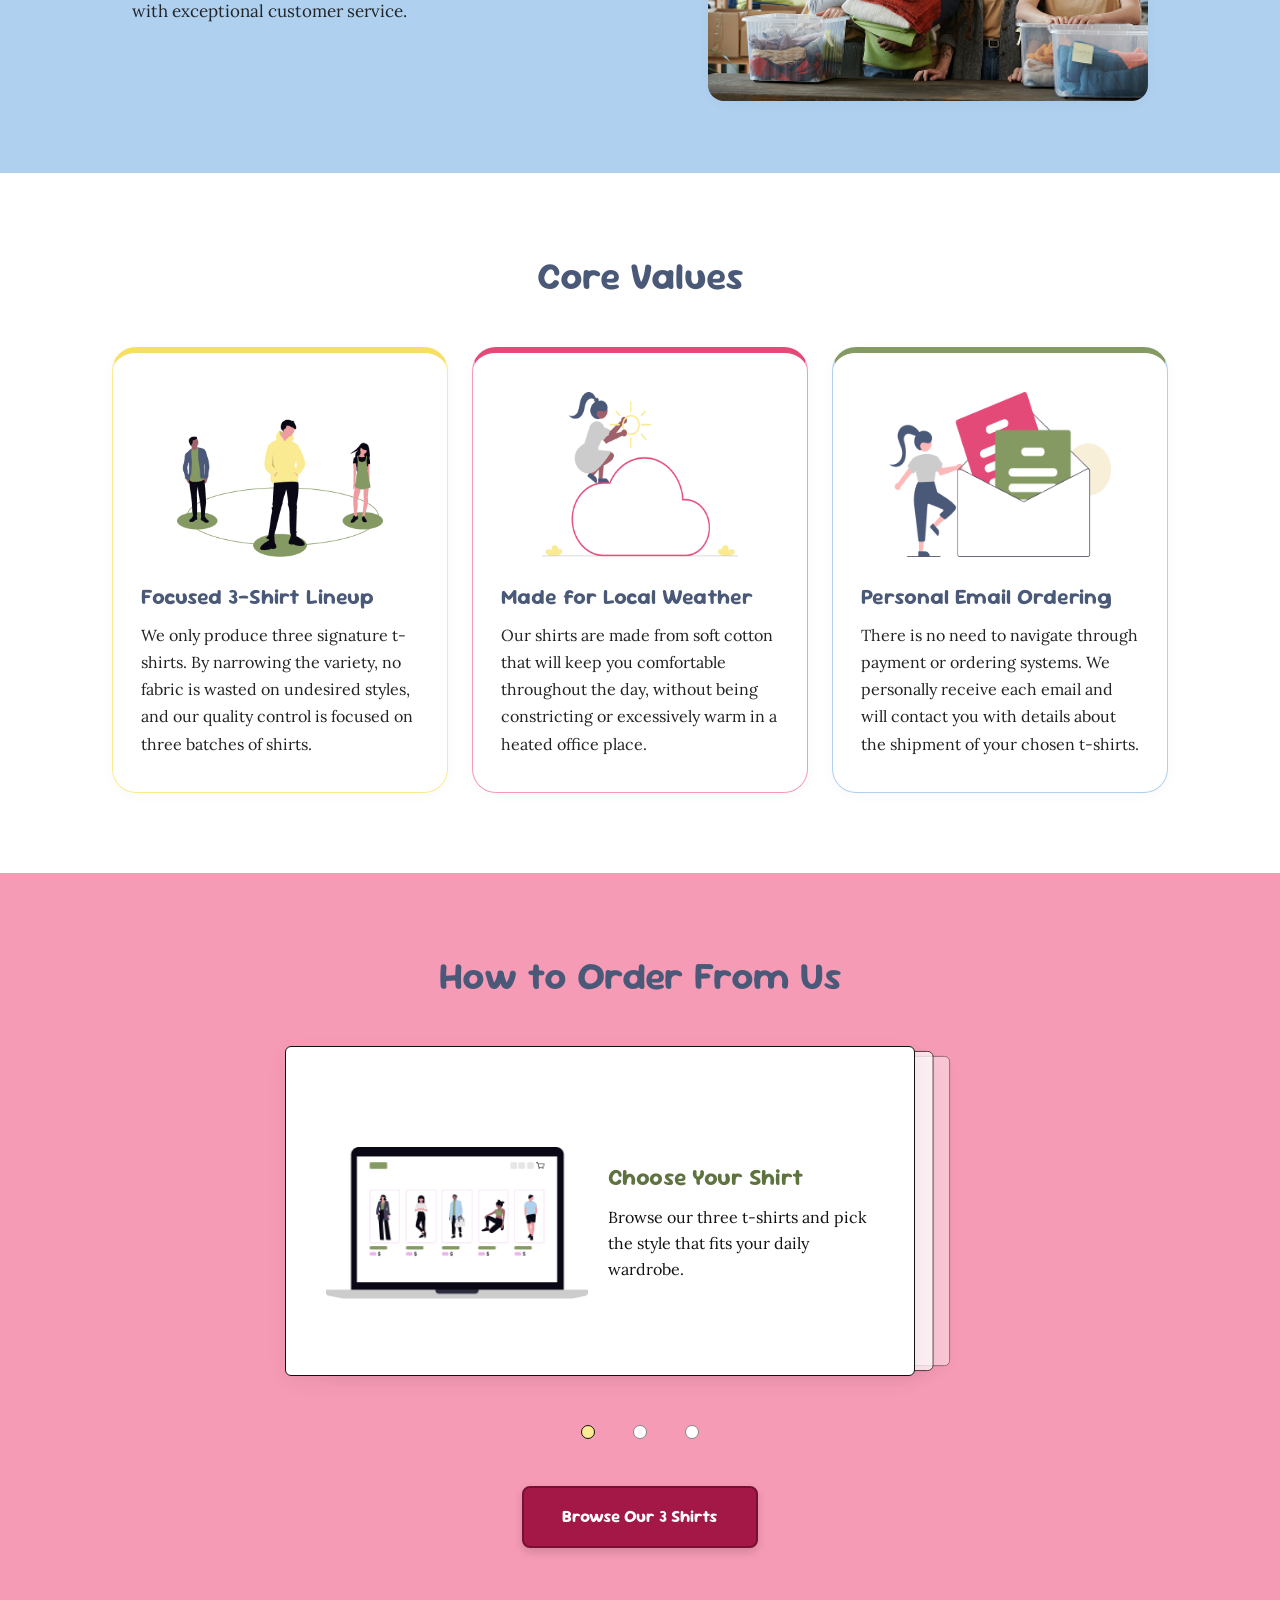
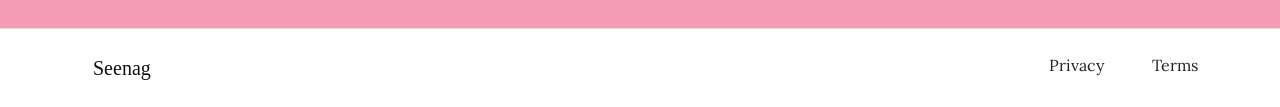
==== commit b8a50129: "Update about.html" ====
--- a/about.html
+++ b/about.html
@@ -4,7 +4,7 @@
 <head>
     <meta charset="utf-8"/>
     <meta content="width=device-width, initial-scale=1.0" name="viewport"/>
-    <title>About Us - Seenag Signature Essentials</title>
+    <title>About Us</title>
     <meta content="Learn about Seenag's story, mission, core values, and our focused three-shirt collection made for everyday comfort." name="description"/>
 
     <link href="data:image/svg+xml,%3Csvg xmlns='http://www.w3.org/2000/svg' viewBox='0 0 24 24'%3E%3Cpolygon points='12,2 15,9 22,9 17,14 19,21 12,17 5,21 7,14 2,9 9,9' fill='%23F9B716'/%3E%3C/svg%3E" rel="icon" type="image/svg+xml"/>
@@ -59,7 +59,7 @@
     <main id="main-content" tabindex="-1">
 
         <section class="hero-section" data-purpose="hero-banner">
-            <img alt="Garment being steamed with care on a rack" class="hero-img" src="images/about-hero.jpg"/>
+            <img alt="Garment being steamed with care on a rack" class="hero-img" src="images/aboutpageheadingsection.png"/>
             <div class="hero-overlay"></div>
             <h1 class="hero-title">About</h1>
         
